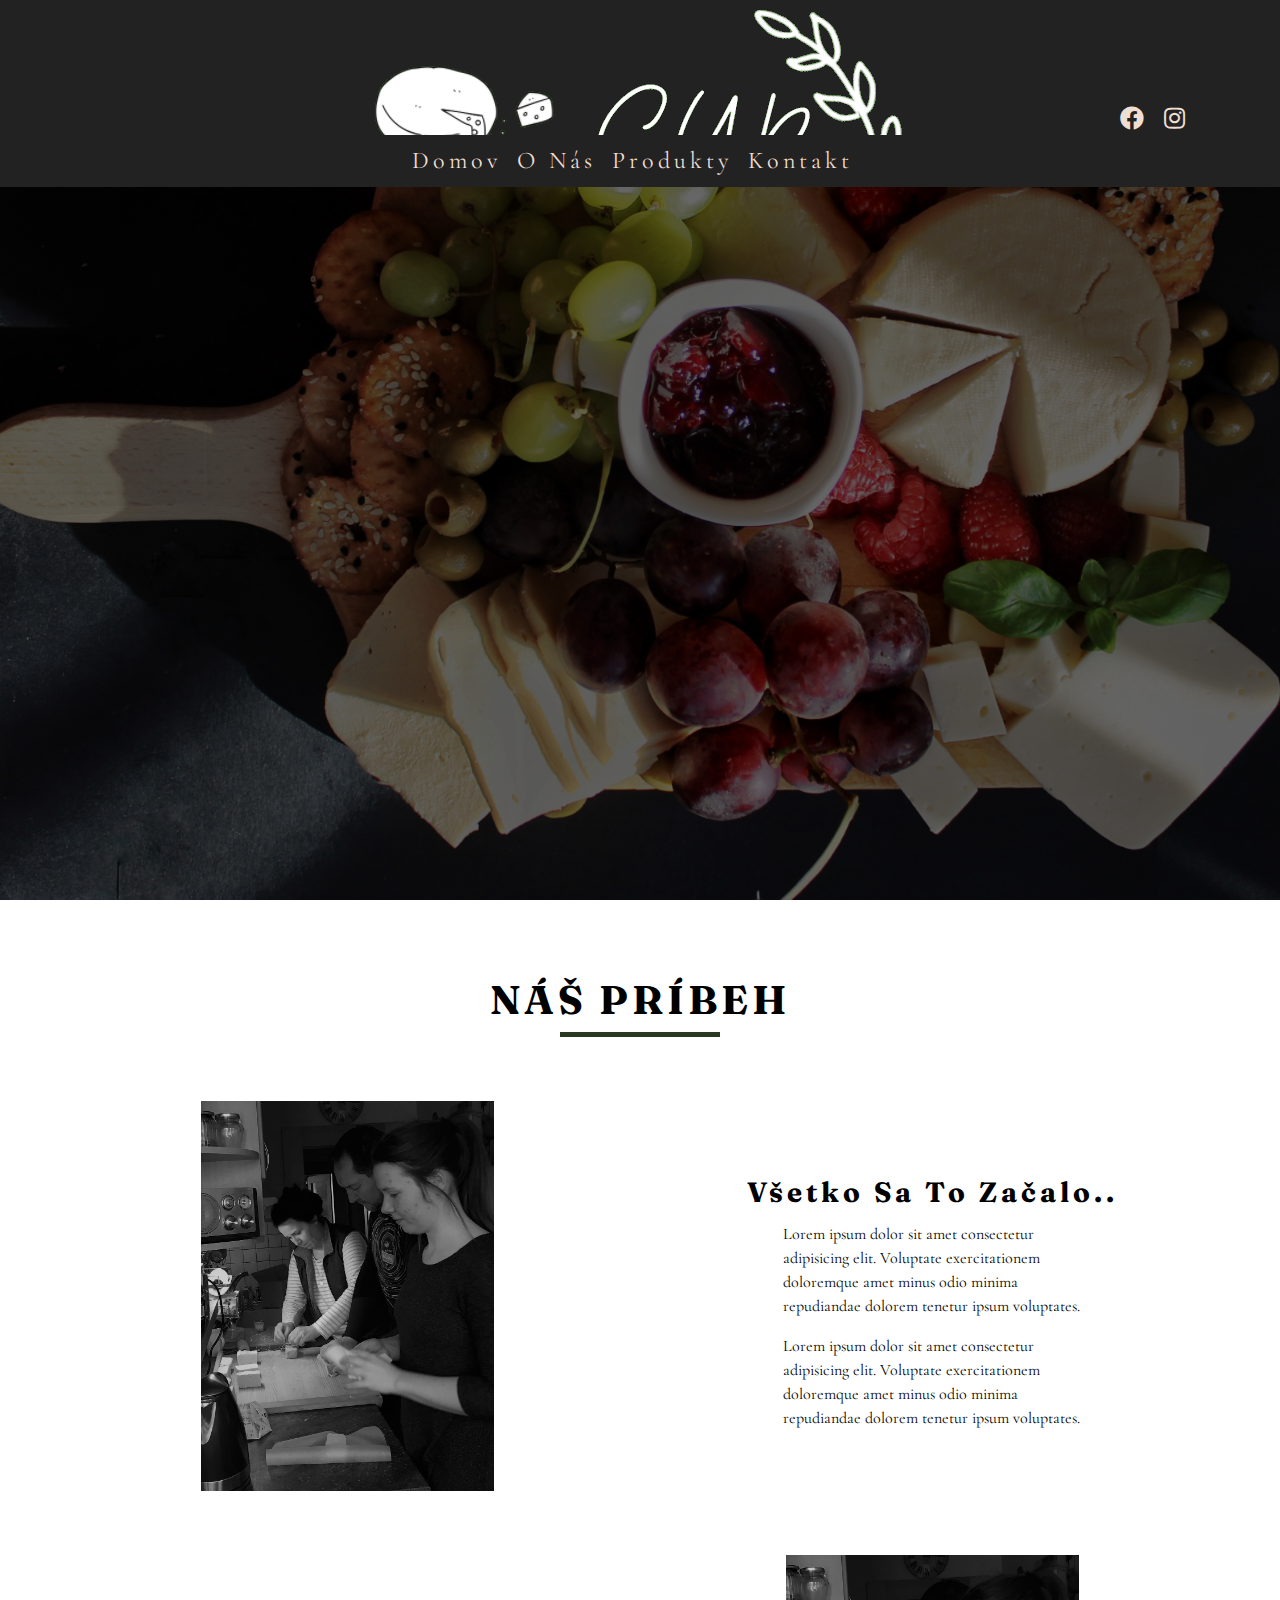
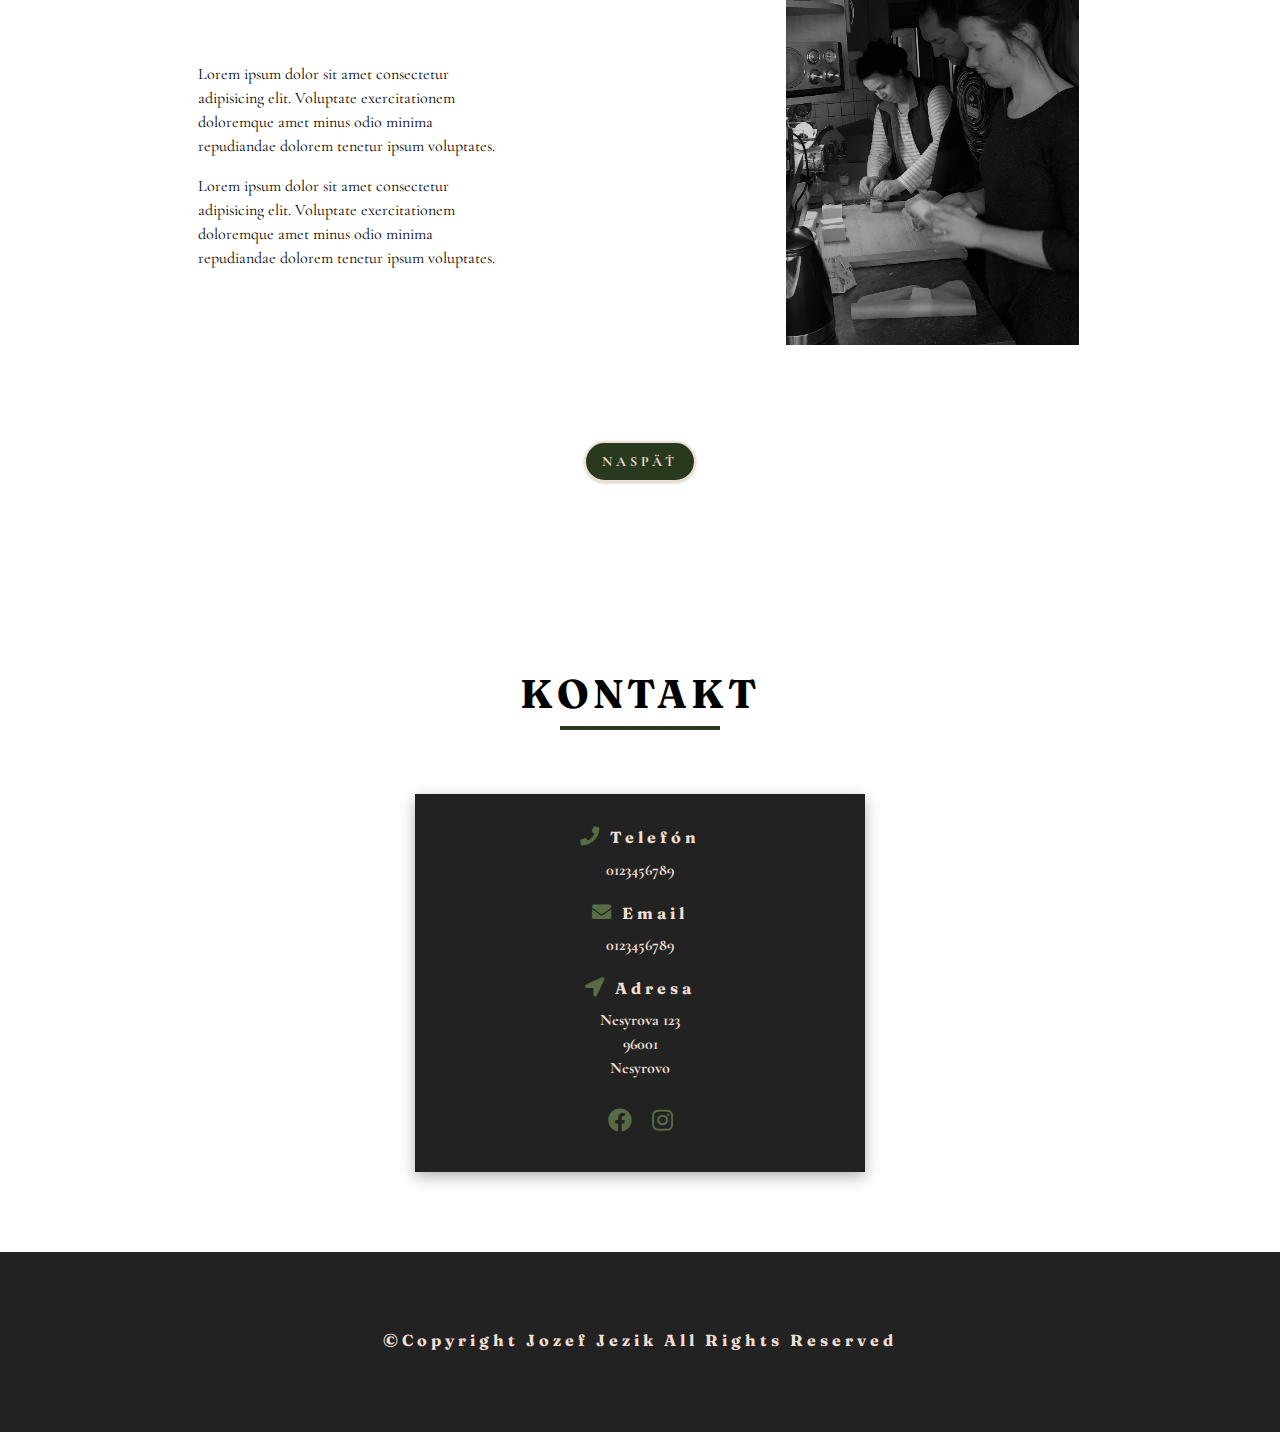
==== about.html @ f69950f3 "init" ====
<!DOCTYPE html>
<html lang="en">
  <head>
    <meta charset="UTF-8" />
    <meta name="viewport" content="width=device-width, initial-scale=1.0" />
    <title>NeSyr || O Nás</title>
    <!-- Font Awesome -->
    <link
      rel="stylesheet"
      href="./fontawesome-free-5.12.1-web/css/all.min.css"
    />
    <!-- CSS Styles -->
    <link rel="stylesheet" href="./css/styles.css" />
  </head>
  <!-- Javascript -->
  <script defer src="./app-about.js"></script>
  <body>
    <!-- //////////////
    Sidebar
    ////////////////// -->
    <!-- toggle open btn -->
    <button class="toggle-open" id="toggle-open">
      <i class="fas fa-bars"></i>
    </button>
    <!-- end of toggle open btn -->

    <nav class="sidebar">
      <!-- toggle close btn -->
      <button class="toggle-close" id="toggle-close">
        <i class="fas fa-times"></i>
      </button>
      <!-- end of toggle close btn -->
      <!-- sidebar -->

      <div class="sidebar-container">
        <ul class="sidebar-links">
          <li><a href="index.html#home" class="sidebar-link">domov</a></li>
          <li><a href="index.html#about" class="sidebar-link">o nás</a></li>
          <li>
            <a href="products.html#products" class="sidebar-link">produkty</a>
          </li>
          <li><a href="index.html#contact" class="sidebar-link">kontakt</a></li>
        </ul>
      </div>
      <!-- end of sidebar -->
    </nav>

    <!-- //////////////
    Header
    ////////////////// -->

    <header class="header" id="home">
      <!-- header bar -->
      <div class="header-bar">
        <img
          src="./pictures/logo_main_noBG.png"
          alt="logo"
          class="header-logo"
        />
        <!-- header social icons -->
        <div class="social-icons">
          <a href="https://www.facebook.com" target="blank" class="social-icon">
            <i class="fab fa-facebook"></i>
          </a>
          <a
            href="https://www.instagram.com"
            target="blank"
            class="social-icon"
          >
            <i class="fab fa-instagram"> </i>
          </a>
        </div>
        <!-- end of header social icons -->
      </div>
      <!-- end of header bar -->

      <!-- hero -->
      <section class="hero">
        >
        <!-- //////////////
    Navbar
    ////////////////// -->
        <nav>
          <div class="nav-links-container">
            <ul class="nav-links">
              <li><a href="index.html#home" class="nav-link">domov</a></li>
              <li><a href="about.html#about" class="nav-link">o nás</a></li>
              <li>
                <a href="products.html#products" class="nav-link">produkty</a>
              </li>
              <li><a href="index.html#contact" class="nav-link">kontakt</a></li>
            </ul>
          </div>
        </nav>
      </section>
      <!-- end of hero -->
    </header>

    <!-- //////////////
    About
    ////////////////// -->
    <section class="about-section" id="about">
      <div class="section section-center">
        <!-- section title -->
        <div class="section-title">
          <h2>náš príbeh</h2>
          <div class="section-title-underscore"></div>
        </div>
        <!-- end of section title -->

        <!-- about center -->

        <div class="about-center">
          <div class="about-img-container">
            <img
              src="./pictures/about_family.jpg"
              alt="cheese board"
              class="about-img"
            />
          </div>
          <div class="about-info-container">
            <h3>všetko sa to začalo..</h3>
            <p>
              Lorem ipsum dolor sit amet consectetur adipisicing elit. Voluptate
              exercitationem doloremque amet minus odio minima repudiandae
              dolorem tenetur ipsum voluptates.
            </p>
            <p>
              Lorem ipsum dolor sit amet consectetur adipisicing elit. Voluptate
              exercitationem doloremque amet minus odio minima repudiandae
              dolorem tenetur ipsum voluptates.
            </p>
          </div>
          <div class="about-info-container">
            <p>
              Lorem ipsum dolor sit amet consectetur adipisicing elit. Voluptate
              exercitationem doloremque amet minus odio minima repudiandae
              dolorem tenetur ipsum voluptates.
            </p>
            <p>
              Lorem ipsum dolor sit amet consectetur adipisicing elit. Voluptate
              exercitationem doloremque amet minus odio minima repudiandae
              dolorem tenetur ipsum voluptates.
            </p>
          </div>
          <div class="about-img-container">
            <img
              src="./pictures/about_family.jpg"
              alt="cheese board"
              class="about-img"
            />
          </div>
          <a href="index.html#about" class="btn about-btn">naspäť</a>
        </div>
        <!-- end of about center -->
      </div>
    </section>

    <!-- //////////////
    Contact
    ////////////////// -->
    <section class="contact-section" id="contact">
      <div class="section section-center">
        <!-- section title -->
        <div class="section-title">
          <h2>kontakt</h2>
          <div class="section-title-underscore"></div>
        </div>
        <!-- end of section title -->
        <div class="contact-container">
          <!-- single contact -->
          <h4><i class="fas fa-phone"></i> telefón</h4>
          <p>0123456789</p>
          <!-- end of single contact -->
          <!-- single contact -->
          <h4><i class="fas fa-envelope"></i> email</h4>
          <p>0123456789</p>
          <!-- end of single contact -->
          <!-- single contact -->
          <h4><i class="fas fa-location-arrow"></i> adresa</h4>
          <p>
            nesyrova 123 <br />
            96001 <br />
            nesyrovo
          </p>
          <!-- end of single contact -->
          <!-- contact footer -->
          <div class="contact-footer">
            <div class="footer-social-icons">
              <a
                href="https://www.facebook.com"
                target="blank"
                class="social-icon"
              >
                <i class="fab fa-facebook"></i>
              </a>

              <a
                href="https://www.instagram.com"
                target="blank"
                class="social-icon"
              >
                <i class="fab fa-instagram"> </i>
              </a>
            </div>
          </div>
        </div>
      </div>
    </section>
    <!-- //////////////
    Footer
    ////////////////// -->
    <footer class="footer section">
      <h4>&copy;copyright Jozef Jezik all rights reserved</h4>
    </footer>
  </body>
</html>
---- css/styles.css ----
/*
=============== 
Fonts
===============
*/
@import url("https://fonts.googleapis.com/css2?family=Cormorant+Garamond:wght@400;700&family=Fraunces&display=swap");
/*
=============== 
Variables
===============
*/
/* dark shades of primary color*/
/* darkest grey - used for headings */
/*
=============== 
Global Styles
===============
*/
*,
::after,
::before {
  margin: 0;
  padding: 0;
  -webkit-box-sizing: border-box;
          box-sizing: border-box;
}

body {
  font-family: "Cormorant Garamond", serif;
  background: #fff;
  color: #000;
  line-height: 1.5;
  font-size: 0.875rem;
}

ul {
  list-style-type: none;
}

a {
  text-decoration: none;
}

img:not(.header-logo) {
  width: 100%;
  display: block;
}

h1,
h2,
h3,
h4 {
  letter-spacing: 0.25rem;
  text-transform: capitalize;
  line-height: 1.25;
  margin-bottom: 0.75rem;
  font-family: "Fraunces", serif;
}

h1 {
  font-size: 3rem;
}

h2 {
  font-size: 2rem;
}

h3 {
  font-size: 1.25rem;
}

h4 {
  font-size: 0.875rem;
}

p {
  margin-bottom: 1.25rem;
  color: #000;
}

@media screen and (min-width: 800px) {
  h1 {
    font-size: 4rem;
  }
  h2 {
    font-size: 2.5rem;
  }
  h3 {
    font-size: 1.75rem;
  }
  h4 {
    font-size: 1rem;
  }
  body {
    font-size: 1rem;
  }
  h1,
  h2,
  h3,
  h4 {
    line-height: 1;
  }
}

/*  global classes */
.btn {
  text-transform: uppercase;
  background: transparent;
  color: #efdfd3;
  padding: 0.5rem 1rem;
  letter-spacing: 0.25rem;
  display: inline-block;
  font-weight: 700;
  -webkit-transition: all 0.3s linear;
  transition: all 0.3s linear;
  font-size: 0.875rem;
  border: 2px solid #efdfd3;
  border-radius: 2rem;
  cursor: pointer;
  -webkit-box-shadow: 0 1px 3px rgba(0, 0, 0, 0.2);
          box-shadow: 0 1px 3px rgba(0, 0, 0, 0.2);
}

.btn:hover {
  color: #29391d;
  background: #29391d;
  -webkit-transform: scale(1.1);
          transform: scale(1.1);
}

/* section */
.section {
  padding: 5rem 0;
}

.section-title {
  text-align: center;
  margin-bottom: 4rem;
}

.section-title h2 {
  text-transform: uppercase;
}

.section-title span {
  color: #576c44;
}

.section-title-underscore {
  height: 0.3rem;
  width: 10rem;
  background-color: #29391d;
  margin: 0 auto;
}

.section-center {
  width: 90vw;
  margin: 0 auto;
  max-width: 1170px;
}

@media screen and (min-width: 992px) {
  .section-center {
    width: 95vw;
  }
}

.header {
  min-height: 100vh;
}

.header-bar {
  height: 15vh;
  width: 100%;
  display: -ms-grid;
  display: grid;
  background: #222;
  place-items: center;
}

.header-logo {
  height: 100%;
  max-width: 100%;
}

.social-icons {
  display: none;
}

.hero {
  min-height: 85vh;
  background: url(".././pictures/bg_abstract.jpg") center/cover, no-repeat, fixed;
  display: -webkit-box;
  display: -ms-flexbox;
  display: flex;
  -webkit-box-orient: vertical;
  -webkit-box-direction: normal;
      -ms-flex-direction: column;
          flex-direction: column;
  -webkit-box-pack: center;
      -ms-flex-pack: center;
          justify-content: center;
  -webkit-box-align: center;
      -ms-flex-align: center;
          align-items: center;
  position: relative;
}

.hero-btn {
  font-size: 1rem;
  padding: 0.75rem 1.5rem;
}

.hero-btn:hover {
  background: transparent;
  color: #efdfd3;
}

@media screen and (min-width: 768px) {
  .hero {
    background: -webkit-gradient(linear, left top, left bottom, from(rgba(0, 0, 0, 0.6)), to(rgba(0, 0, 0, 0.6))), url("../pictures/board_1.jpg") center/cover, no-repeat;
    background: linear-gradient(rgba(0, 0, 0, 0.6), rgba(0, 0, 0, 0.6)), url("../pictures/board_1.jpg") center/cover, no-repeat;
    background-attachment: fixed;
  }
  .header-bar {
    -ms-grid-columns: 20% 1fr 20%;
        grid-template-columns: 20% 1fr 20%;
  }
  .header-logo {
    -ms-grid-column: 2;
    -ms-grid-column-span: 1;
    grid-column: 2/3;
  }
  .social-icons {
    display: block;
  }
  .social-icons ul {
    display: -webkit-box;
    display: -ms-flexbox;
    display: flex;
    -webkit-box-pack: justify;
        -ms-flex-pack: justify;
            justify-content: space-between;
    -webkit-box-align: center;
        -ms-flex-align: center;
            align-items: center;
  }
  .social-icon i {
    padding: 0.5rem;
    font-size: 1.5rem;
    color: #efdfd3;
    -webkit-transition: all 0.3s linear;
    transition: all 0.3s linear;
  }
  .social-icon i:hover {
    color: #576c44;
    -webkit-transform: scale(1.25);
            transform: scale(1.25);
  }
}

/*
=============== 
Navbar
===============
*/
.nav-links-container {
  position: absolute;
  top: 0;
  left: 0;
  width: 100%;
  display: none;
}

.nav-sticky {
  position: fixed;
  z-index: 1;
  -webkit-box-shadow: 0 5px 15px rgba(0, 0, 0, 0.3);
          box-shadow: 0 5px 15px rgba(0, 0, 0, 0.3);
}

@media screen and (min-width: 768px) {
  .nav-links-container {
    display: block;
    background-color: #222;
  }
  .nav-links {
    display: -webkit-box;
    display: -ms-flexbox;
    display: flex;
    -webkit-box-pack: center;
        -ms-flex-pack: center;
            justify-content: center;
    -webkit-box-align: center;
        -ms-flex-align: center;
            align-items: center;
    -webkit-box-orient: horizontal;
    -webkit-box-direction: normal;
        -ms-flex-direction: row;
            flex-direction: row;
    padding-top: 0.5rem;
    padding-bottom: 0.5rem;
  }
  .nav-link {
    padding-right: 1rem;
    text-transform: capitalize;
    color: #efdfd3;
    font-size: 1.5rem;
    letter-spacing: 0.25rem;
    -webkit-transition: all 0.3s linear;
    transition: all 0.3s linear;
  }
  .nav-link:hover {
    color: #576c44;
  }
}

.toggle-open {
  position: fixed;
  top: 0;
  left: 0;
  background: transparent;
  border: none;
  height: 2rem;
  width: 2rem;
  margin-left: 2rem;
  margin-top: 2rem;
  z-index: 2;
}

.toggle-open i {
  color: #576c44;
  font-size: 2rem;
  -webkit-transition: all 0.3s linear;
  transition: all 0.3s linear;
}

.toggle-open i:hover {
  color: #576c44;
  -webkit-transform: scale(1.25);
          transform: scale(1.25);
}

.sidebar {
  position: fixed;
  top: 0;
  left: 0;
  right: 0;
  bottom: 0;
  max-width: 500px;
  z-index: 3;
  background: #efdfd3;
  -webkit-transition: all 0.3s linear;
  transition: all 0.3s linear;
  -webkit-transform: translateX(-100%);
          transform: translateX(-100%);
}

.sidebar-open {
  -webkit-transform: translateX(0);
          transform: translateX(0);
}

.sidebar-container {
  text-align: center;
}

.sidebar-link {
  display: block;
  color: #222;
  font-size: 2rem;
  text-transform: capitalize;
}

.sidebar-link:hover {
  color: #29391d;
  background: #fff;
}

.toggle-close {
  background: transparent;
  border: none;
  color: darkred;
  font-size: 2rem;
  -webkit-transition: all 0.3s linear;
  transition: all 0.3s linear;
  margin-left: 2rem;
  margin-top: 2rem;
}

.toggle-close:hover {
  -webkit-transform: scale(1.2);
          transform: scale(1.2);
}

@media screen and (min-width: 768px) {
  .sidebar {
    display: none;
  }
  .toggle-open {
    display: none;
  }
}

/* end of nav small */
/*
=============== 
About
===============
*/
.about-center {
  text-align: center;
}

.about-img-container {
  width: 100%;
  max-width: 500px;
  max-height: 50vh;
  overflow: hidden;
  margin: 0 auto;
}

.about-img {
  width: 100%;
  height: 100%;
  -o-object-fit: cover;
     object-fit: cover;
  -webkit-transition: all 0.3s linear;
  transition: all 0.3s linear;
}

.about-info-container {
  margin-top: 2rem;
  text-align: center;
}

.about-info-container p {
  max-width: 300px;
  margin: 1rem auto;
  text-align: left;
}

.about-btn {
  background-color: #29391d;
  margin: 2rem auto;
}

.about-btn:hover {
  color: #fff;
  -webkit-transform: scale(1.1);
          transform: scale(1.1);
}

@media screen and (min-width: 768px) {
  .about-center {
    display: -ms-grid;
    display: grid;
    -ms-grid-columns: 1fr 1fr;
        grid-template-columns: 1fr 1fr;
    -ms-grid-rows: auto auto;
        grid-template-rows: auto auto;
    row-gap: 4rem;
    place-items: center;
  }
  .about-img-container {
    max-width: 50%;
    overflow: hidden;
    margin: 0;
  }
  .about-btn {
    -ms-grid-column: 1;
    -ms-grid-column-span: 2;
    grid-column: 1/3;
  }
  .about-center-info-container {
    max-width: 100%;
  }
}

/*
=============== 
Products
===============
*/
.single-product-container {
  width: 100%;
  max-width: 500px;
  background: #222;
  margin: 2rem auto;
  padding: 1.5rem;
  -webkit-box-shadow: 0 5px 15px rgba(0, 0, 0, 0.3);
          box-shadow: 0 5px 15px rgba(0, 0, 0, 0.3);
  -webkit-transition: all 0.3s linear;
  transition: all 0.3s linear;
}

.single-product-container:hover {
  -webkit-box-shadow: 0 5px 15px rgba(0, 0, 0, 0.7);
          box-shadow: 0 5px 15px rgba(0, 0, 0, 0.7);
}

.product-img-container {
  width: 100%;
  height: auto;
  margin: 0 auto;
  overflow: hidden;
}

.product-info {
  text-align: center;
  max-width: 350px;
  max-height: 100px;
  margin: 2rem auto;
  color: #efdfd3;
}

.product-info p {
  color: #efdfd3;
}

.product-btn {
  width: 80%;
  border: none;
  text-align: center;
  display: block;
  margin: 0 auto;
  border-radius: 1rem;
  background-color: #29391d;
}

.product-btn:hover {
  background-color: #29391d;
  color: #fff;
}

@media screen and (min-width: 768px) {
  .products-container {
    display: -webkit-box;
    display: -ms-flexbox;
    display: flex;
    -webkit-box-pack: justify;
        -ms-flex-pack: justify;
            justify-content: space-between;
    -webkit-box-align: center;
        -ms-flex-align: center;
            align-items: center;
    -ms-flex-wrap: wrap;
        flex-wrap: wrap;
  }
  .single-product-container {
    max-width: 45%;
    margin: 2rem 0;
  }
}

@media screen and (min-width: 992px) {
  .single-product-container {
    max-width: 32%;
  }
}

.product-page-container {
  text-align: center;
}

.product-page-img-container {
  max-width: 450px;
  -o-object-fit: cover;
     object-fit: cover;
  margin: 0 auto;
}

.product-page-info {
  width: 100%;
  max-width: 450px;
  text-align: center;
  border-bottom: 2px solid black;
  margin: 0 auto;
  margin-top: 2rem;
}

@media screen and (min-width: 768px) {
  .product-page-container {
    display: -ms-grid;
    display: grid;
    -ms-grid-columns: 1fr 1fr;
        grid-template-columns: 1fr 1fr;
    row-gap: 2rem;
    place-items: center;
  }
  .product-page-info {
    margin-left: 2rem;
  }
  .product-page-img-container {
    overflow: hidden;
  }
}

/*
=============== 
Contact
===============
*/
.contact-container {
  background: #222;
  width: 100%;
  max-width: 450px;
  -webkit-box-shadow: 0 5px 15px rgba(0, 0, 0, 0.3);
          box-shadow: 0 5px 15px rgba(0, 0, 0, 0.3);
  text-align: center;
  text-transform: capitalize;
  padding: 2rem 0;
  -webkit-transition: all 0.3s linear;
  transition: all 0.3s linear;
  margin: 0 auto;
  color: #efdfd3;
}

.contact-container h4 i {
  font-size: 1.2rem;
  color: #576c44;
}

.contact-container h4 {
  letter-spacing: 0.25rem;
}

.contact-container p {
  font-weight: 700;
  color: #efdfd3;
}

.contact-container:hover {
  -webkit-box-shadow: 0 5px 15px rgba(0, 0, 0, 0.7);
          box-shadow: 0 5px 15px rgba(0, 0, 0, 0.7);
}

.footer-social-icons .social-icon i {
  color: #576c44;
}

/*
=============== 
Footer
===============
*/
.footer {
  height: 20vh;
  background-color: #222;
  text-align: center;
}

.footer h4 {
  color: #efdfd3;
}
/*# sourceMappingURL=styles.css.map */
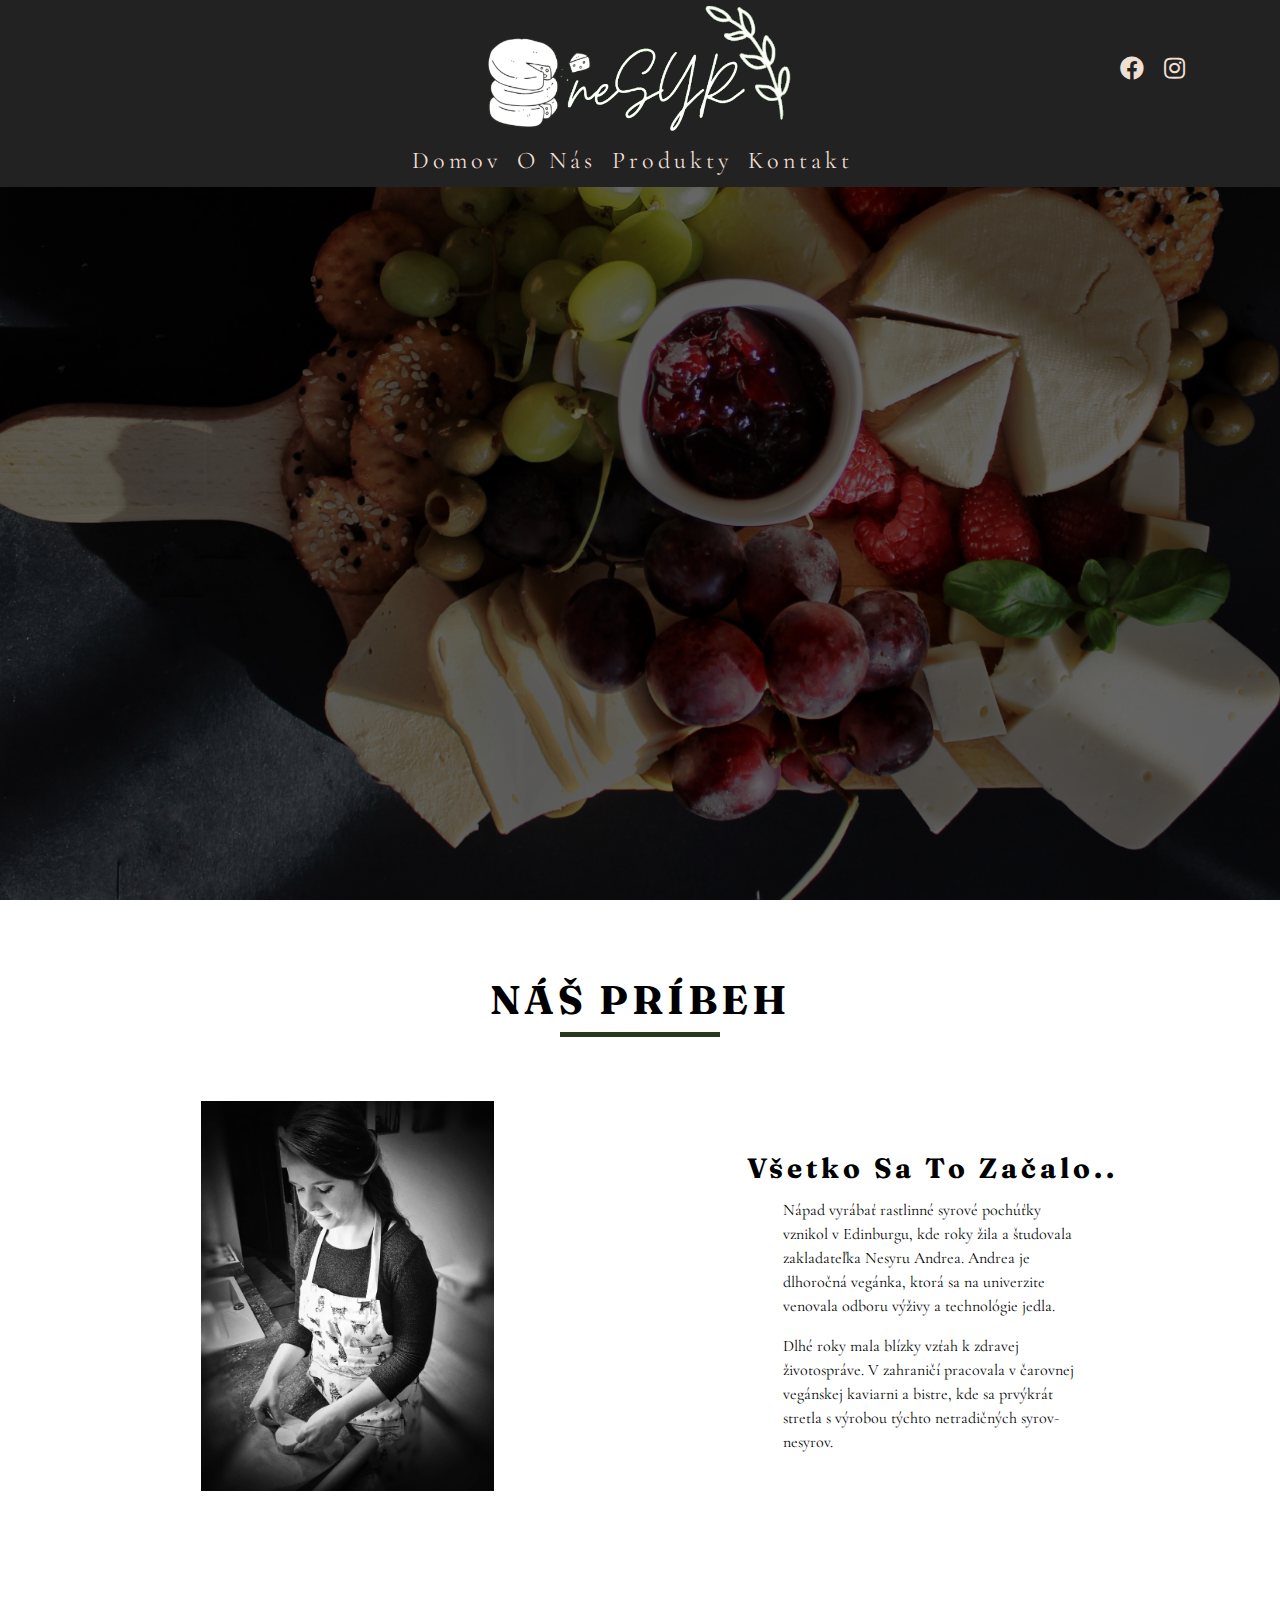
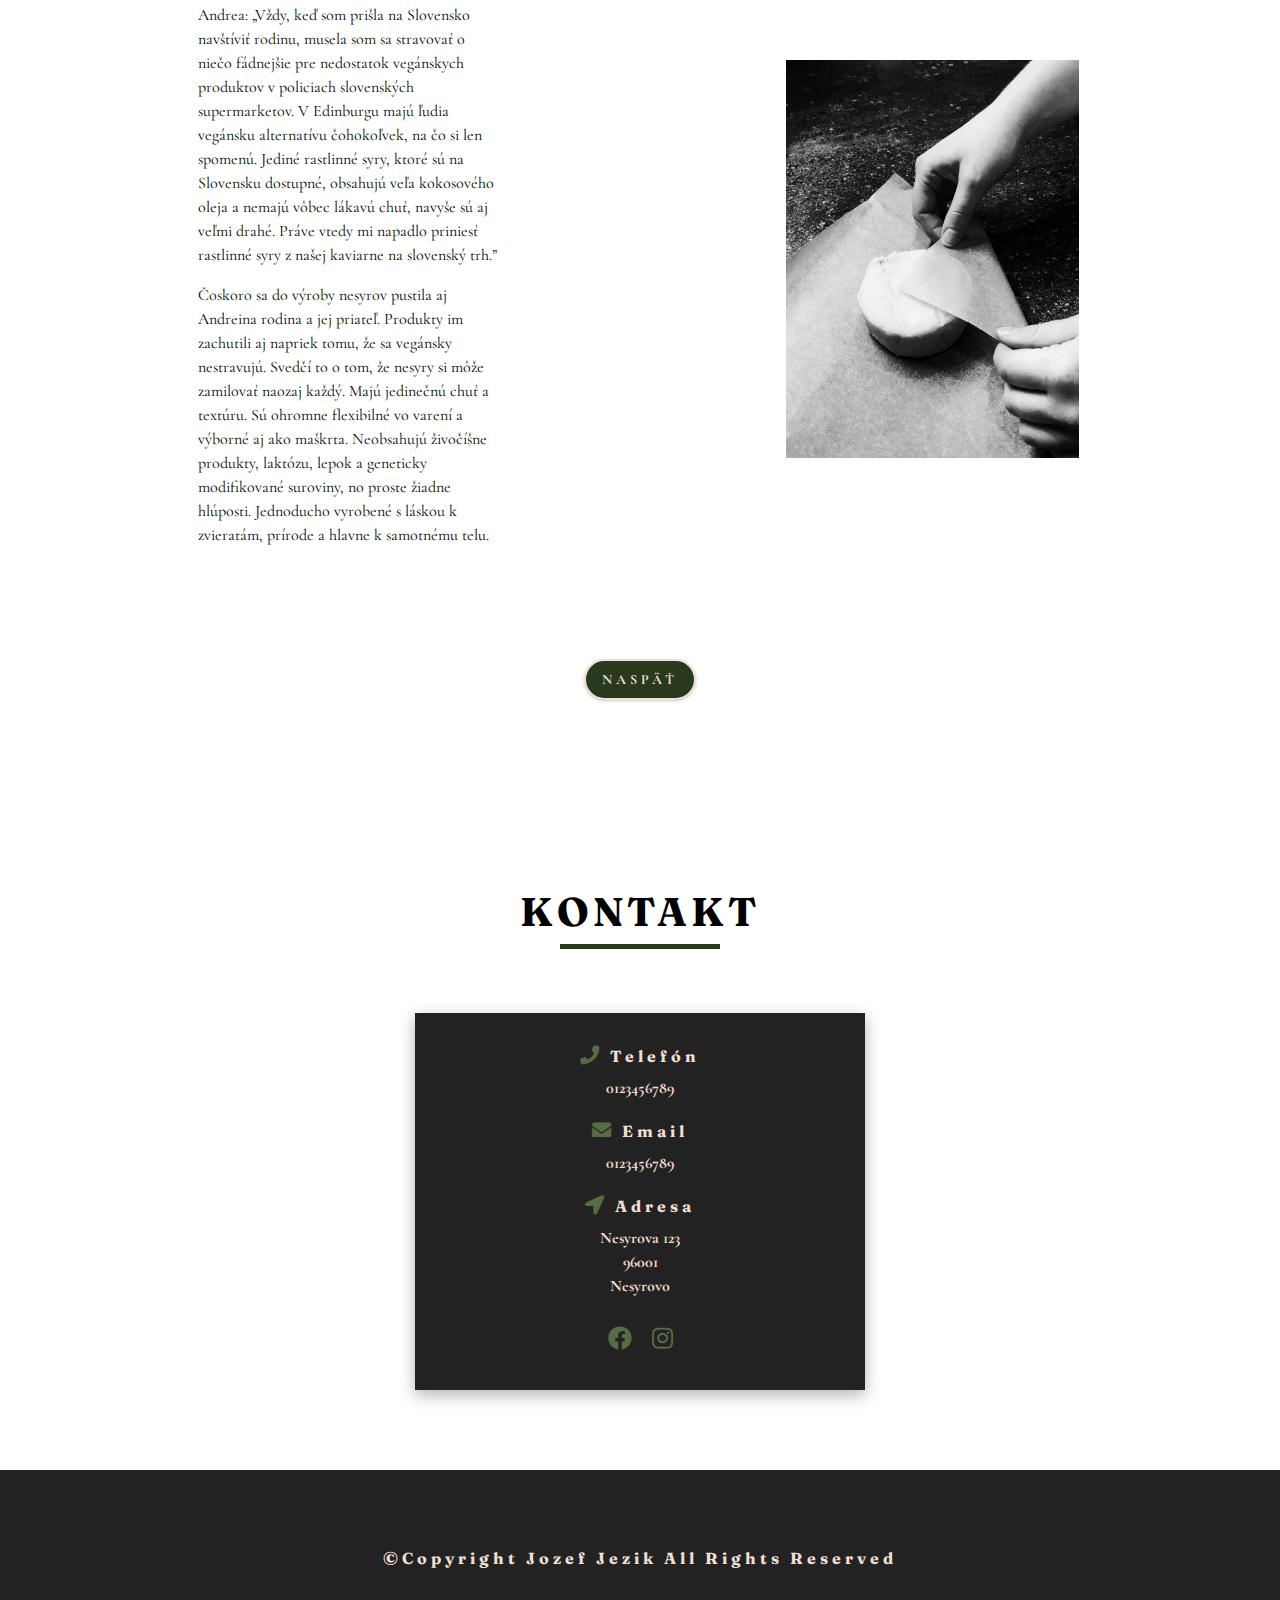
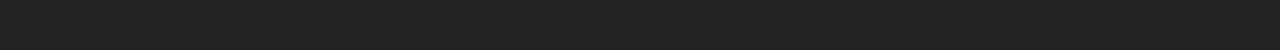
==== commit 8cba0d62: "info updated" ====
--- a/about.html
+++ b/about.html
@@ -59,11 +59,15 @@
         />
         <!-- header social icons -->
         <div class="social-icons">
-          <a href="https://www.facebook.com" target="blank" class="social-icon">
+          <a
+            href="https://www.facebook.com/Nesyr-104209641652860"
+            target="blank"
+            class="social-icon"
+          >
             <i class="fab fa-facebook"></i>
           </a>
           <a
-            href="https://www.instagram.com"
+            href="https://www.instagram.com/ne_syry"
             target="blank"
             class="social-icon"
           >
@@ -113,7 +117,7 @@
         <div class="about-center">
           <div class="about-img-container">
             <img
-              src="./pictures/about_family.jpg"
+              src="./pictures/about-1.JPG"
               alt="cheese board"
               class="about-img"
             />
@@ -121,31 +125,42 @@
           <div class="about-info-container">
             <h3>všetko sa to začalo..</h3>
             <p>
-              Lorem ipsum dolor sit amet consectetur adipisicing elit. Voluptate
-              exercitationem doloremque amet minus odio minima repudiandae
-              dolorem tenetur ipsum voluptates.
-            </p>
-            <p>
-              Lorem ipsum dolor sit amet consectetur adipisicing elit. Voluptate
-              exercitationem doloremque amet minus odio minima repudiandae
-              dolorem tenetur ipsum voluptates.
+              Nápad vyrábať rastlinné syrové pochúťky vznikol v Edinburgu, kde
+              roky žila a študovala zakladateľka Nesyru Andrea. Andrea je
+              dlhoročná vegánka, ktorá sa na univerzite venovala odboru výživy a
+              technológie jedla.
+            </p>
+            <p>
+              Dlhé roky mala blízky vzťah k zdravej životospráve. V zahraničí
+              pracovala v čarovnej vegánskej kaviarni a bistre, kde sa prvýkrát
+              stretla s výrobou týchto netradičných syrov-nesyrov.
             </p>
           </div>
           <div class="about-info-container">
             <p>
-              Lorem ipsum dolor sit amet consectetur adipisicing elit. Voluptate
-              exercitationem doloremque amet minus odio minima repudiandae
-              dolorem tenetur ipsum voluptates.
-            </p>
-            <p>
-              Lorem ipsum dolor sit amet consectetur adipisicing elit. Voluptate
-              exercitationem doloremque amet minus odio minima repudiandae
-              dolorem tenetur ipsum voluptates.
+              Andrea: „Vždy, keď som prišla na Slovensko navštíviť rodinu,
+              musela som sa stravovať o niečo fádnejšie pre nedostatok
+              vegánskych produktov v policiach slovenských supermarketov. V
+              Edinburgu majú ľudia vegánsku alternatívu čohokoľvek, na čo si len
+              spomenú. Jediné rastlinné syry, ktoré sú na Slovensku dostupné,
+              obsahujú veľa kokosového oleja a nemajú vôbec lákavú chuť, navyše
+              sú aj veľmi drahé. Práve vtedy mi napadlo priniesť rastlinné syry
+              z našej kaviarne na slovenský trh.”
+            </p>
+            <p>
+              Čoskoro sa do výroby nesyrov pustila aj Andreina rodina a jej
+              priateľ. Produkty im zachutili aj napriek tomu, že sa vegánsky
+              nestravujú. Svedčí to o tom, že nesyry si môže zamilovať naozaj
+              každý. Majú jedinečnú chuť a textúru. Sú ohromne flexibilné vo
+              varení a výborné aj ako maškrta. Neobsahujú živočíšne produkty,
+              laktózu, lepok a geneticky modifikované suroviny, no proste žiadne
+              hlúposti. Jednoducho vyrobené s láskou k zvieratám, prírode a
+              hlavne k samotnému telu.
             </p>
           </div>
           <div class="about-img-container">
             <img
-              src="./pictures/about_family.jpg"
+              src="./pictures/about-2.JPG"
               alt="cheese board"
               class="about-img"
             />
@@ -188,7 +203,7 @@
           <div class="contact-footer">
             <div class="footer-social-icons">
               <a
-                href="https://www.facebook.com"
+                href="https://www.facebook.com/Nesyr-104209641652860"
                 target="blank"
                 class="social-icon"
               >
@@ -196,7 +211,7 @@
               </a>
 
               <a
-                href="https://www.instagram.com"
+                href="https://www.instagram.com/ne_syry"
                 target="blank"
                 class="social-icon"
               >
--- a/css/styles.css
+++ b/css/styles.css
@@ -174,6 +174,8 @@
   width: 100%;
   display: -ms-grid;
   display: grid;
+  -ms-grid-rows: 100%;
+      grid-template-rows: 100%;
   background: #222;
   place-items: center;
 }
@@ -492,6 +494,16 @@
           box-shadow: 0 5px 15px rgba(0, 0, 0, 0.3);
   -webkit-transition: all 0.3s linear;
   transition: all 0.3s linear;
+  display: -webkit-box;
+  display: -ms-flexbox;
+  display: flex;
+  -webkit-box-orient: vertical;
+  -webkit-box-direction: normal;
+      -ms-flex-direction: column;
+          flex-direction: column;
+  -webkit-box-flex: 1;
+      -ms-flex: 1 0 auto;
+          flex: 1 0 auto;
 }
 
 .single-product-container:hover {
@@ -507,6 +519,9 @@
 }
 
 .product-info {
+  -webkit-box-flex: 1;
+      -ms-flex-positive: 1;
+          flex-grow: 1;
   text-align: center;
   max-width: 350px;
   max-height: 100px;
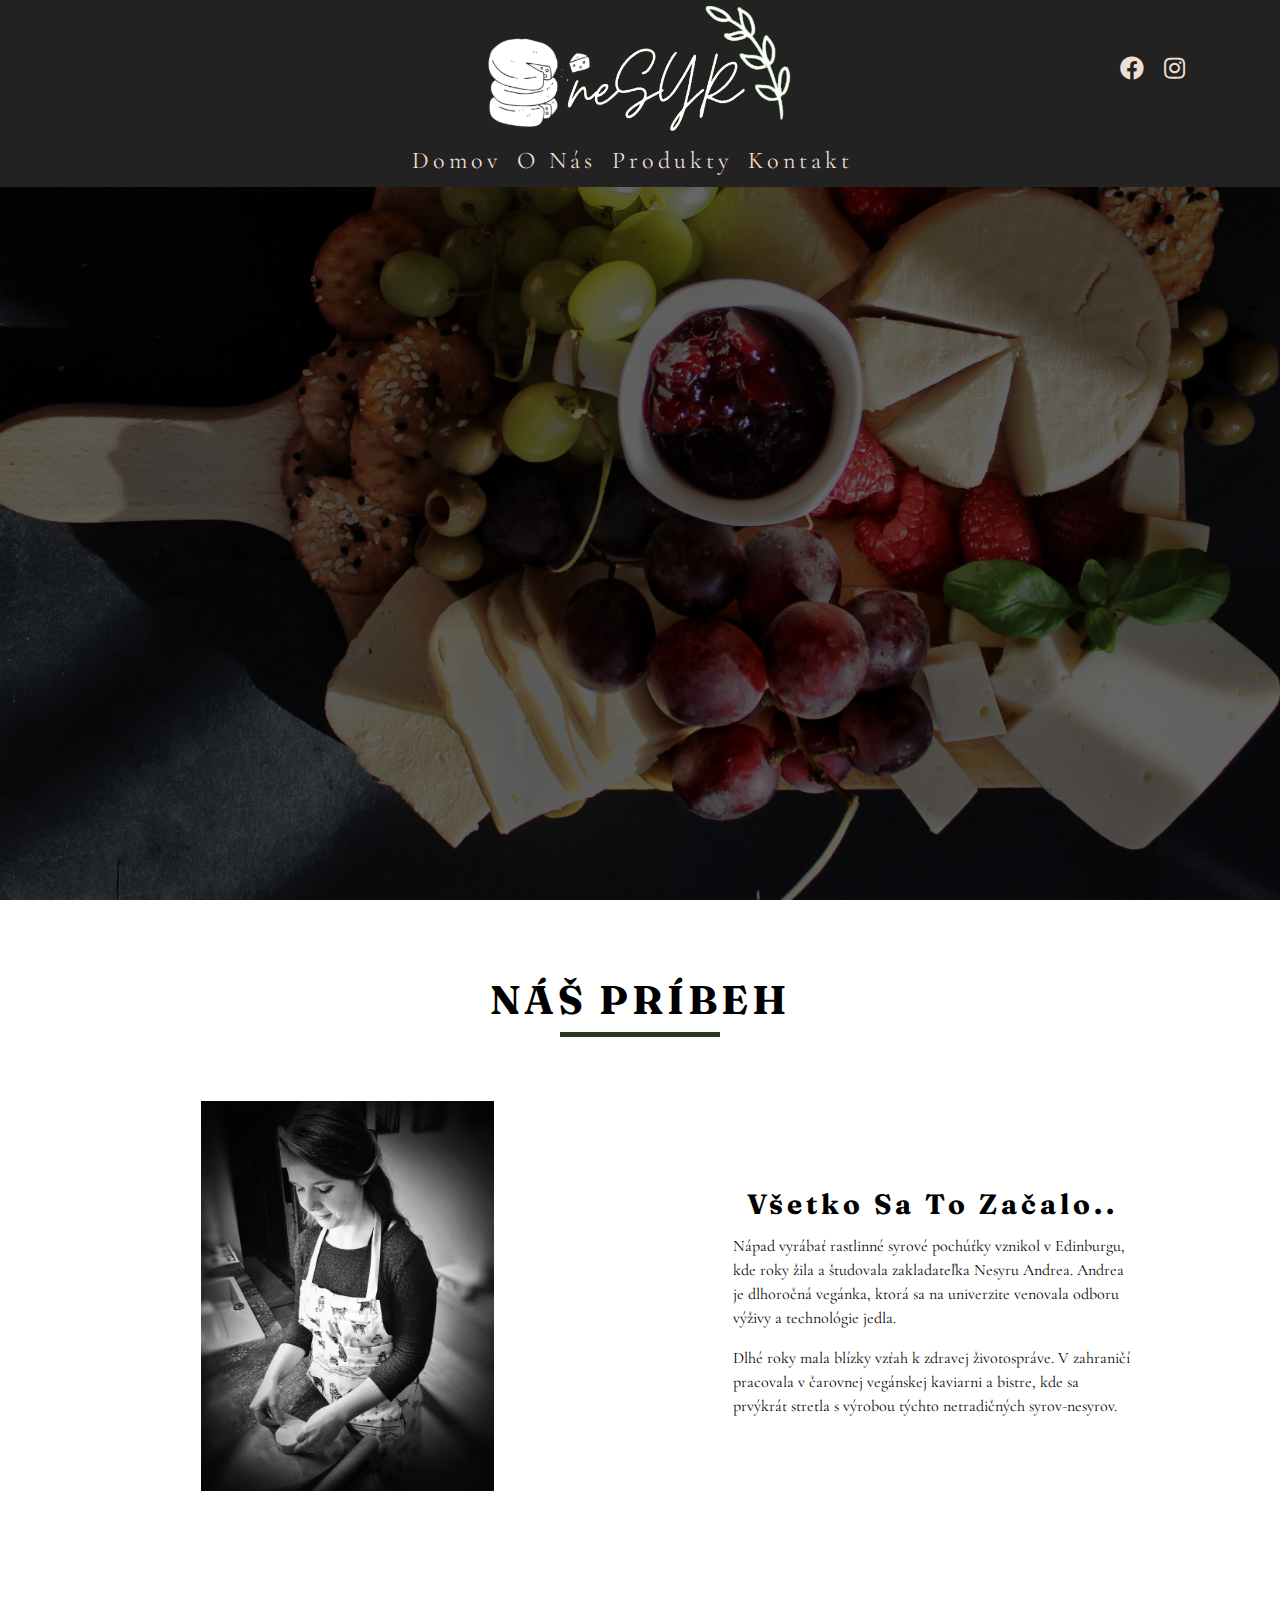
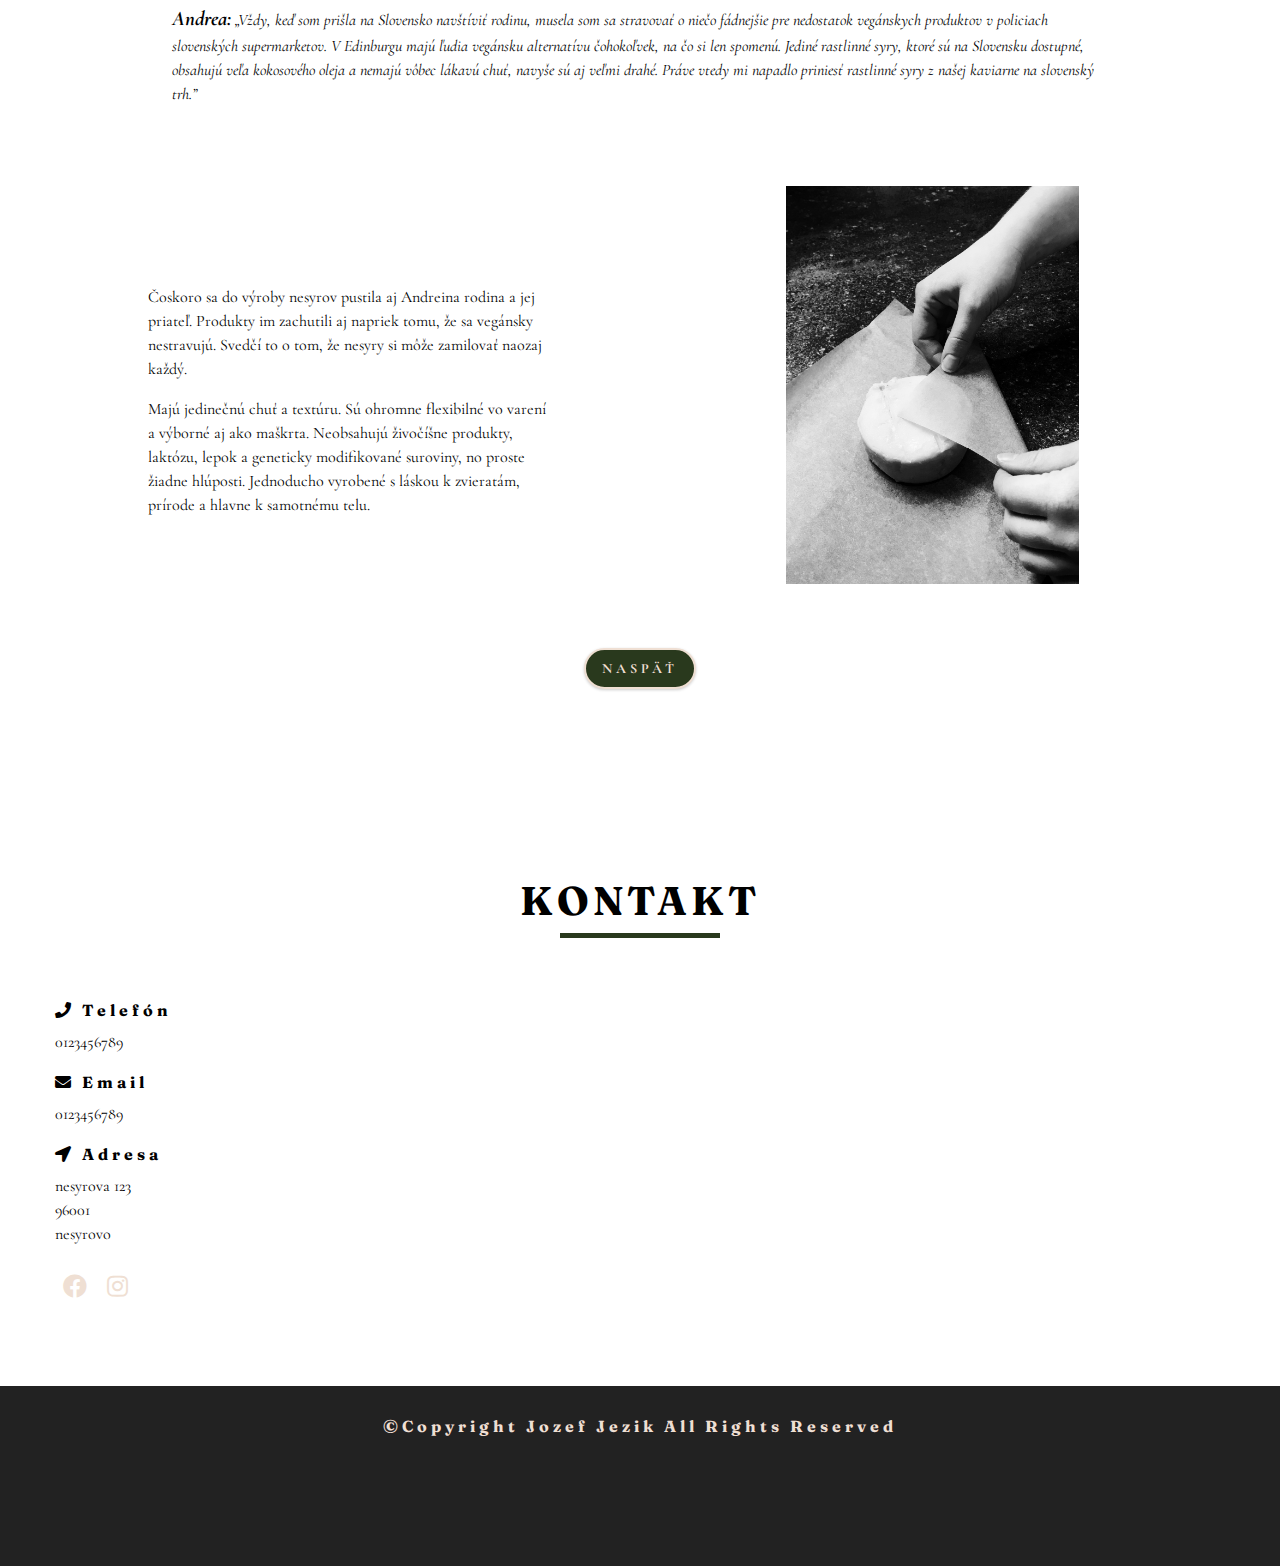
==== commit 17575c0e: "about + products fixed" ====
--- a/about.html
+++ b/about.html
@@ -80,7 +80,6 @@
 
       <!-- hero -->
       <section class="hero">
-        >
         <!-- //////////////
     Navbar
     ////////////////// -->
@@ -115,14 +114,14 @@
         <!-- about center -->
 
         <div class="about-center">
-          <div class="about-img-container">
+          <div class="about-img-container image-1">
             <img
               src="./pictures/about-1.JPG"
               alt="cheese board"
               class="about-img"
             />
           </div>
-          <div class="about-info-container">
+          <div class="about-info-container info-1">
             <h3>všetko sa to začalo..</h3>
             <p>
               Nápad vyrábať rastlinné syrové pochúťky vznikol v Edinburgu, kde
@@ -136,10 +135,10 @@
               stretla s výrobou týchto netradičných syrov-nesyrov.
             </p>
           </div>
-          <div class="about-info-container">
-            <p>
-              Andrea: „Vždy, keď som prišla na Slovensko navštíviť rodinu,
-              musela som sa stravovať o niečo fádnejšie pre nedostatok
+          <div class="about-info-container info-2">
+            <p>
+              <span>Andrea:</span> „Vždy, keď som prišla na Slovensko navštíviť
+              rodinu, musela som sa stravovať o niečo fádnejšie pre nedostatok
               vegánskych produktov v policiach slovenských supermarketov. V
               Edinburgu majú ľudia vegánsku alternatívu čohokoľvek, na čo si len
               spomenú. Jediné rastlinné syry, ktoré sú na Slovensku dostupné,
@@ -147,24 +146,31 @@
               sú aj veľmi drahé. Práve vtedy mi napadlo priniesť rastlinné syry
               z našej kaviarne na slovenský trh.”
             </p>
+          </div>
+          <div class="about-info-container info-3">
             <p>
               Čoskoro sa do výroby nesyrov pustila aj Andreina rodina a jej
               priateľ. Produkty im zachutili aj napriek tomu, že sa vegánsky
               nestravujú. Svedčí to o tom, že nesyry si môže zamilovať naozaj
-              každý. Majú jedinečnú chuť a textúru. Sú ohromne flexibilné vo
-              varení a výborné aj ako maškrta. Neobsahujú živočíšne produkty,
-              laktózu, lepok a geneticky modifikované suroviny, no proste žiadne
+              každý.
+            </p>
+            <p>
+              Majú jedinečnú chuť a textúru. Sú ohromne flexibilné vo varení a
+              výborné aj ako maškrta. Neobsahujú živočíšne produkty, laktózu,
+              lepok a geneticky modifikované suroviny, no proste žiadne
               hlúposti. Jednoducho vyrobené s láskou k zvieratám, prírode a
               hlavne k samotnému telu.
             </p>
           </div>
-          <div class="about-img-container">
+          <div class="about-img-container image-2">
             <img
               src="./pictures/about-2.JPG"
               alt="cheese board"
               class="about-img"
             />
           </div>
+        </div>
+        <div class="about-btn-container">
           <a href="index.html#about" class="btn about-btn">naspäť</a>
         </div>
         <!-- end of about center -->
--- a/css/styles.css
+++ b/css/styles.css
@@ -437,9 +437,14 @@
 }
 
 .about-info-container p {
-  max-width: 300px;
+  max-width: 400px;
   margin: 1rem auto;
   text-align: left;
+}
+
+.about-btn-container {
+  text-align: center;
+  margin-top: 2rem;
 }
 
 .about-btn {
@@ -459,8 +464,6 @@
     display: grid;
     -ms-grid-columns: 1fr 1fr;
         grid-template-columns: 1fr 1fr;
-    -ms-grid-rows: auto auto;
-        grid-template-rows: auto auto;
     row-gap: 4rem;
     place-items: center;
   }
@@ -469,10 +472,18 @@
     overflow: hidden;
     margin: 0;
   }
-  .about-btn {
+  .info-2 {
     -ms-grid-column: 1;
     -ms-grid-column-span: 2;
     grid-column: 1/3;
+  }
+  .info-2 p {
+    max-width: 80%;
+    font-style: italic;
+  }
+  .info-2 p span {
+    font-weight: bold;
+    font-size: 1.3rem;
   }
   .about-center-info-container {
     max-width: 100%;
@@ -497,13 +508,8 @@
   display: -webkit-box;
   display: -ms-flexbox;
   display: flex;
-  -webkit-box-orient: vertical;
-  -webkit-box-direction: normal;
-      -ms-flex-direction: column;
-          flex-direction: column;
-  -webkit-box-flex: 1;
-      -ms-flex: 1 0 auto;
-          flex: 1 0 auto;
+  -ms-flex-wrap: wrap;
+      flex-wrap: wrap;
 }
 
 .single-product-container:hover {
@@ -511,6 +517,12 @@
           box-shadow: 0 5px 15px rgba(0, 0, 0, 0.7);
 }
 
+.single-product-container > * {
+  -webkit-box-flex: 1;
+      -ms-flex: 1 1 100%;
+          flex: 1 1 100%;
+}
+
 .product-img-container {
   width: 100%;
   height: auto;
@@ -519,12 +531,9 @@
 }
 
 .product-info {
-  -webkit-box-flex: 1;
-      -ms-flex-positive: 1;
-          flex-grow: 1;
   text-align: center;
   max-width: 350px;
-  max-height: 100px;
+  height: auto;
   margin: 2rem auto;
   color: #efdfd3;
 }
@@ -541,6 +550,8 @@
   margin: 0 auto;
   border-radius: 1rem;
   background-color: #29391d;
+  -ms-flex-item-align: end;
+      align-self: flex-end;
 }
 
 .product-btn:hover {
@@ -556,21 +567,24 @@
     -webkit-box-pack: justify;
         -ms-flex-pack: justify;
             justify-content: space-between;
-    -webkit-box-align: center;
-        -ms-flex-align: center;
-            align-items: center;
+    -webkit-box-align: stretch;
+        -ms-flex-align: stretch;
+            align-items: stretch;
     -ms-flex-wrap: wrap;
         flex-wrap: wrap;
   }
   .single-product-container {
-    max-width: 45%;
-    margin: 2rem 0;
+    margin-left: 2rem;
+    margin-right: auto;
+    -ms-flex-preferred-size: calc(50% - 2rem);
+        flex-basis: calc(50% - 2rem);
   }
 }
 
 @media screen and (min-width: 992px) {
   .single-product-container {
-    max-width: 32%;
+    -ms-flex-preferred-size: calc(33.33% - 2rem);
+        flex-basis: calc(33.33% - 2rem);
   }
 }
 
@@ -613,59 +627,30 @@
 
 /*
 =============== 
-Contact
-===============
-*/
-.contact-container {
-  background: #222;
-  width: 100%;
-  max-width: 450px;
-  -webkit-box-shadow: 0 5px 15px rgba(0, 0, 0, 0.3);
-          box-shadow: 0 5px 15px rgba(0, 0, 0, 0.3);
-  text-align: center;
-  text-transform: capitalize;
-  padding: 2rem 0;
-  -webkit-transition: all 0.3s linear;
-  transition: all 0.3s linear;
-  margin: 0 auto;
-  color: #efdfd3;
-}
-
-.contact-container h4 i {
-  font-size: 1.2rem;
-  color: #576c44;
-}
-
-.contact-container h4 {
-  letter-spacing: 0.25rem;
-}
-
-.contact-container p {
-  font-weight: 700;
-  color: #efdfd3;
-}
-
-.contact-container:hover {
-  -webkit-box-shadow: 0 5px 15px rgba(0, 0, 0, 0.7);
-          box-shadow: 0 5px 15px rgba(0, 0, 0, 0.7);
-}
-
-.footer-social-icons .social-icon i {
-  color: #576c44;
-}
-
-/*
-=============== 
 Footer
 ===============
 */
 .footer {
-  height: 20vh;
+  min-height: 20vh;
+  padding: 2rem;
   background-color: #222;
-  text-align: center;
-}
-
-.footer h4 {
   color: #efdfd3;
+  display: -webkit-box;
+  display: -ms-flexbox;
+  display: flex;
+  -ms-flex-pack: distribute;
+      justify-content: space-around;
+  -webkit-box-flex: 0;
+      -ms-flex: 0 0 50%;
+          flex: 0 0 50%;
+  -ms-flex-wrap: wrap;
+      flex-wrap: wrap;
+  text-align: center;
+}
+
+.copy {
+  width: 100%;
+  -ms-flex-item-align: end;
+      align-self: flex-end;
 }
 /*# sourceMappingURL=styles.css.map */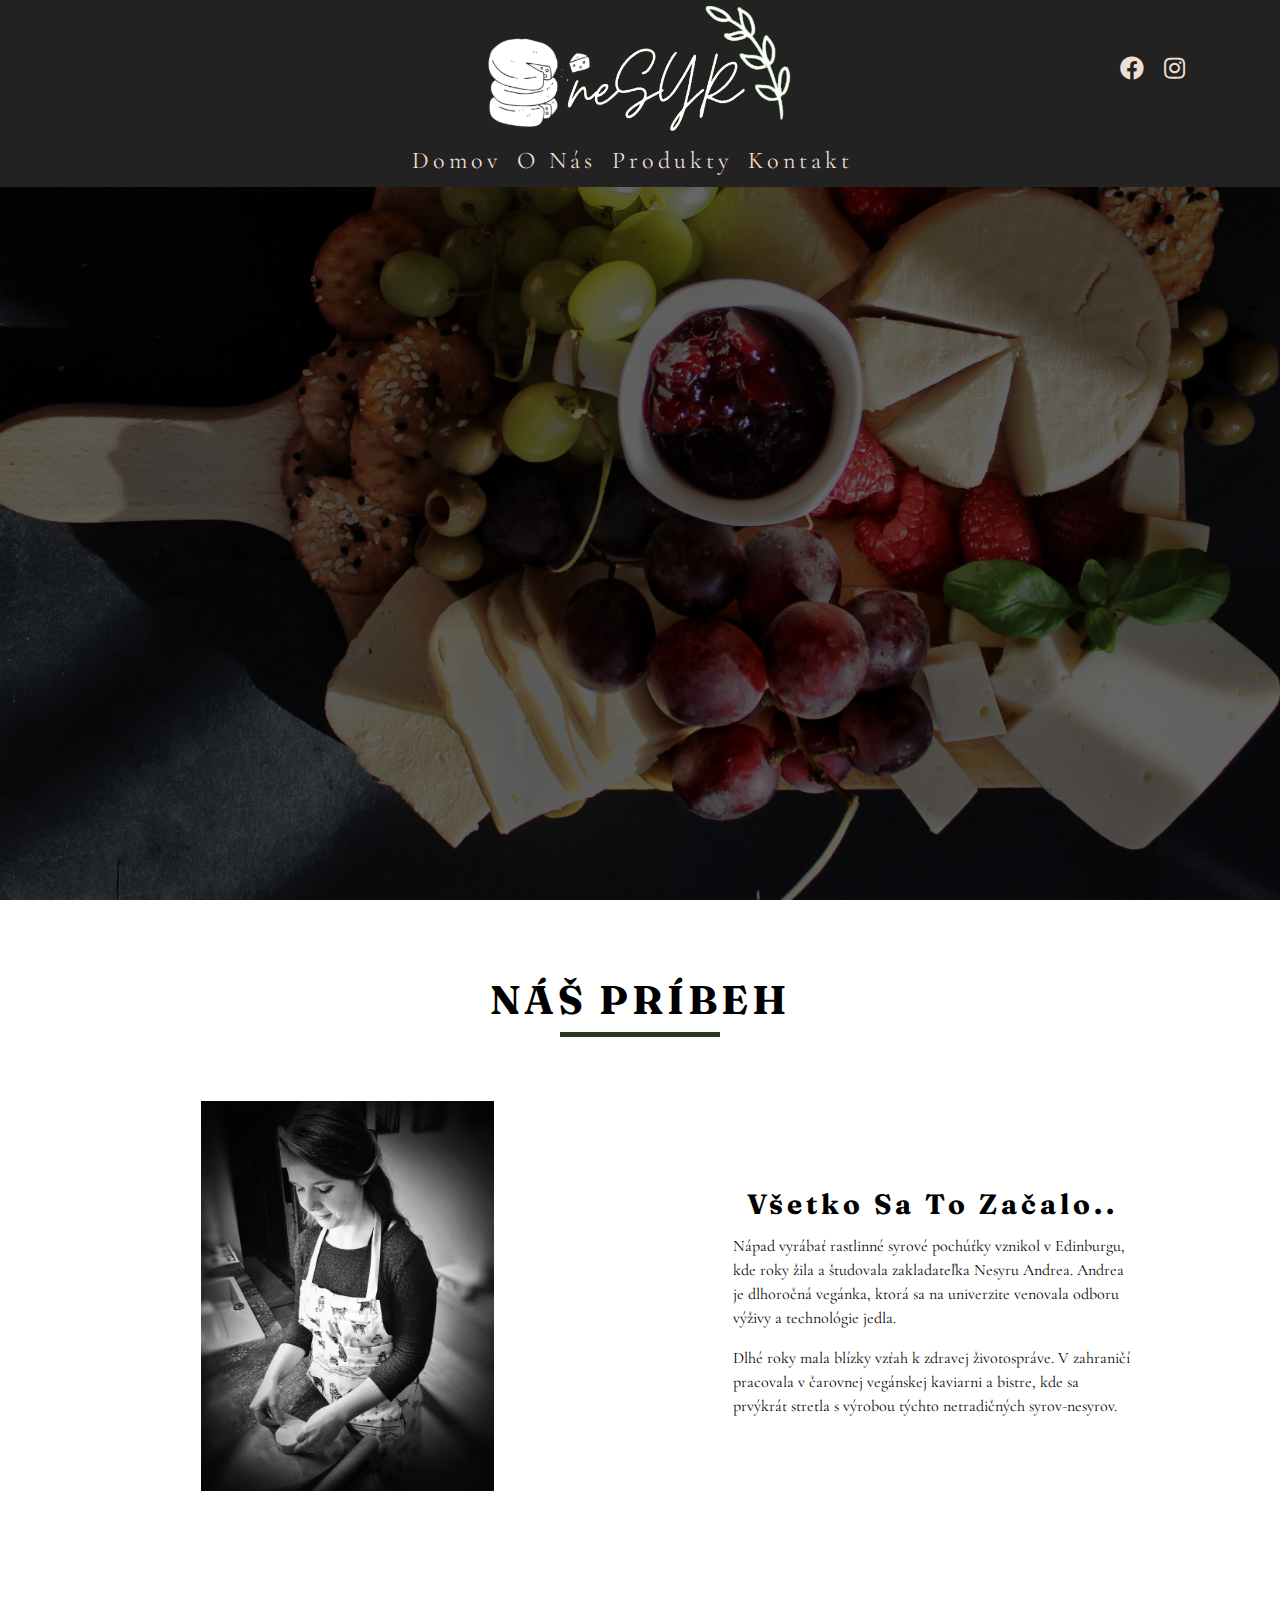
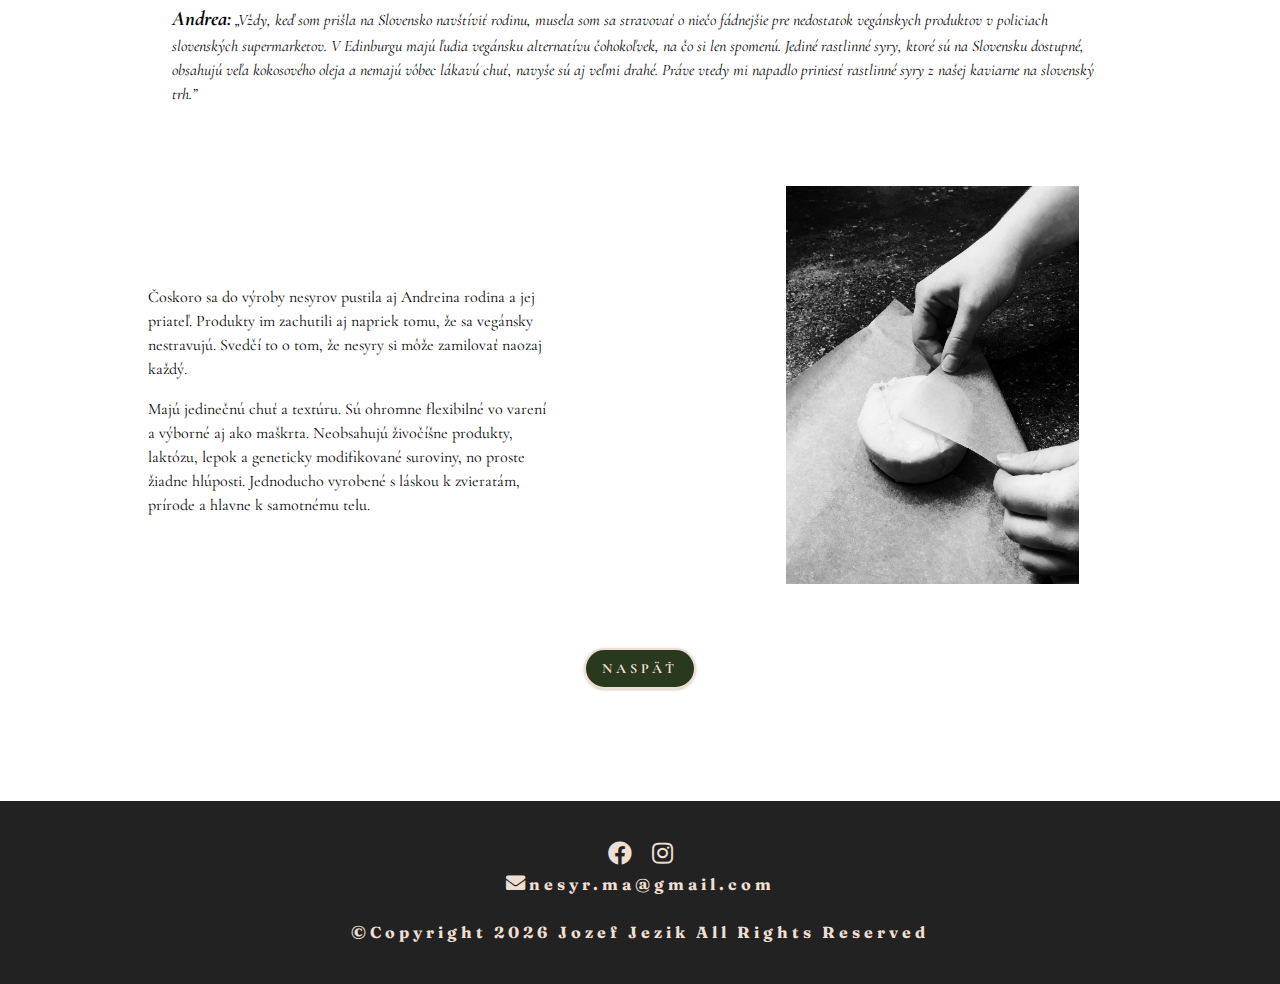
==== commit 2cee4420: "final-test" ====
--- a/about.html
+++ b/about.html
@@ -178,61 +178,39 @@
     </section>
 
     <!-- //////////////
-    Contact
-    ////////////////// -->
-    <section class="contact-section" id="contact">
-      <div class="section section-center">
-        <!-- section title -->
-        <div class="section-title">
-          <h2>kontakt</h2>
-          <div class="section-title-underscore"></div>
-        </div>
-        <!-- end of section title -->
+    Footer
+    ////////////////// -->
+    <footer class="footer section">
+      
+        <!-- contact footer -->
+        <div class="social-container">
+          <a
+            href="https://www.facebook.com/Nesyr-104209641652860"
+            target="blank"
+            class="social-icon"
+          >
+            <i class="fab fa-facebook"></i>
+          </a>
+
+          <a
+            href="https://www.instagram.com/ne_syry"
+            target="blank"
+            class="social-icon"
+          >
+            <i class="fab fa-instagram"> </i>
+          </a>
+        </div>
         <div class="contact-container">
-          <!-- single contact -->
-          <h4><i class="fas fa-phone"></i> telefón</h4>
-          <p>0123456789</p>
-          <!-- end of single contact -->
-          <!-- single contact -->
-          <h4><i class="fas fa-envelope"></i> email</h4>
-          <p>0123456789</p>
-          <!-- end of single contact -->
-          <!-- single contact -->
-          <h4><i class="fas fa-location-arrow"></i> adresa</h4>
-          <p>
-            nesyrova 123 <br />
-            96001 <br />
-            nesyrovo
-          </p>
-          <!-- end of single contact -->
-          <!-- contact footer -->
-          <div class="contact-footer">
-            <div class="footer-social-icons">
-              <a
-                href="https://www.facebook.com/Nesyr-104209641652860"
-                target="blank"
-                class="social-icon"
-              >
-                <i class="fab fa-facebook"></i>
-              </a>
-
-              <a
-                href="https://www.instagram.com/ne_syry"
-                target="blank"
-                class="social-icon"
-              >
-                <i class="fab fa-instagram"> </i>
-              </a>
-            </div>
-          </div>
-        </div>
-      </div>
-    </section>
-    <!-- //////////////
-    Footer
-    ////////////////// -->
-    <footer class="footer section">
-      <h4>&copy;copyright Jozef Jezik all rights reserved</h4>
+        <!-- single contact -->
+        <h4><i class="fas fa-envelope"></i>nesyr.ma@gmail.com</h4>
+        
+        <!-- end of single contact -->
+      </div>
+      </div>
+      <div class="copy">
+        <h4>&copy;copyright <span id="date"></span> Jozef Jezik all rights reserved</h4>
+
+      </div>
     </footer>
   </body>
 </html>
--- a/css/styles.css
+++ b/css/styles.css
@@ -638,8 +638,13 @@
   display: -webkit-box;
   display: -ms-flexbox;
   display: flex;
-  -ms-flex-pack: distribute;
-      justify-content: space-around;
+  -webkit-box-orient: vertical;
+  -webkit-box-direction: normal;
+      -ms-flex-direction: column;
+          flex-direction: column;
+  -webkit-box-pack: center;
+      -ms-flex-pack: center;
+          justify-content: center;
   -webkit-box-flex: 0;
       -ms-flex: 0 0 50%;
           flex: 0 0 50%;
@@ -652,5 +657,35 @@
   width: 100%;
   -ms-flex-item-align: end;
       align-self: flex-end;
+  margin-top: 2rem;
+}
+
+.social-icon i {
+  padding: 0.5rem;
+  font-size: 1.5rem;
+  color: #efdfd3;
+  -webkit-transition: all 0.3s linear;
+  transition: all 0.3s linear;
+}
+
+.social-icon i:hover {
+  color: #576c44;
+  -webkit-transform: scale(1.25);
+          transform: scale(1.25);
+}
+
+.contact-container {
+  display: -ms-grid;
+  display: grid;
+  place-items: center;
+}
+
+.contact-container h4 {
+  margin-bottom: 0;
+  text-transform: lowercase;
+}
+
+.contact-container h4 i {
+  font-size: 1.2rem;
 }
 /*# sourceMappingURL=styles.css.map */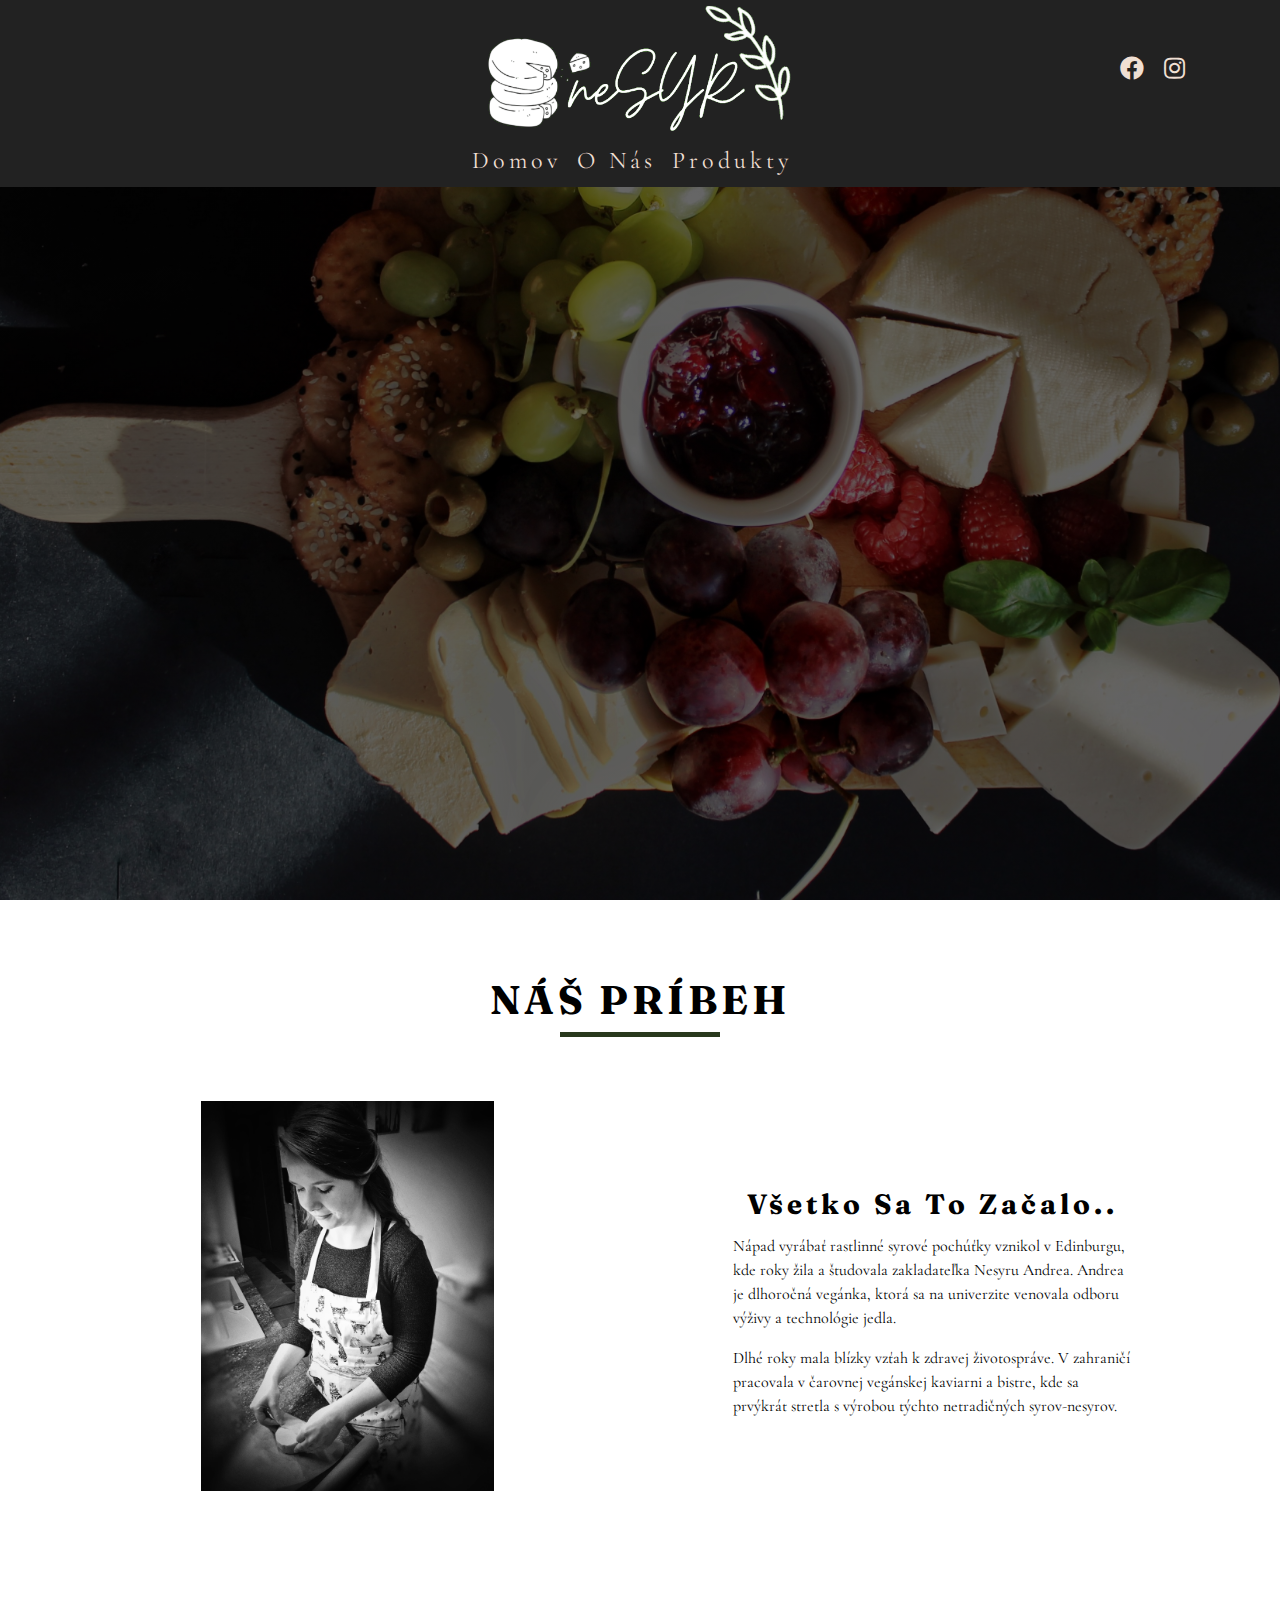
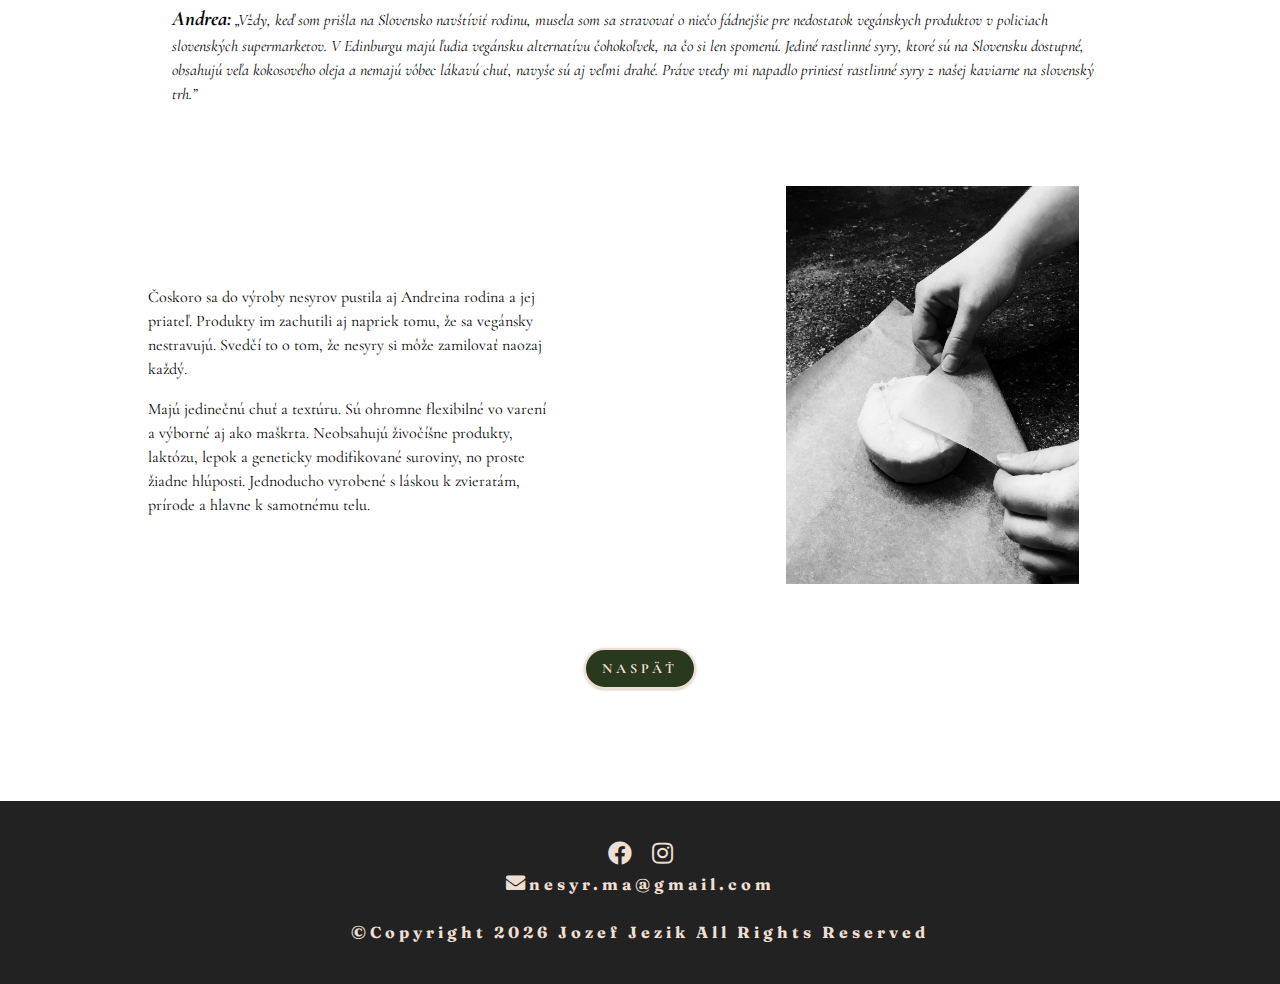
==== commit bd8f17d7: "remove of contacts" ====
--- a/about.html
+++ b/about.html
@@ -39,7 +39,6 @@
           <li>
             <a href="products.html#products" class="sidebar-link">produkty</a>
           </li>
-          <li><a href="index.html#contact" class="sidebar-link">kontakt</a></li>
         </ul>
       </div>
       <!-- end of sidebar -->
@@ -91,7 +90,6 @@
               <li>
                 <a href="products.html#products" class="nav-link">produkty</a>
               </li>
-              <li><a href="index.html#contact" class="nav-link">kontakt</a></li>
             </ul>
           </div>
         </nav>
